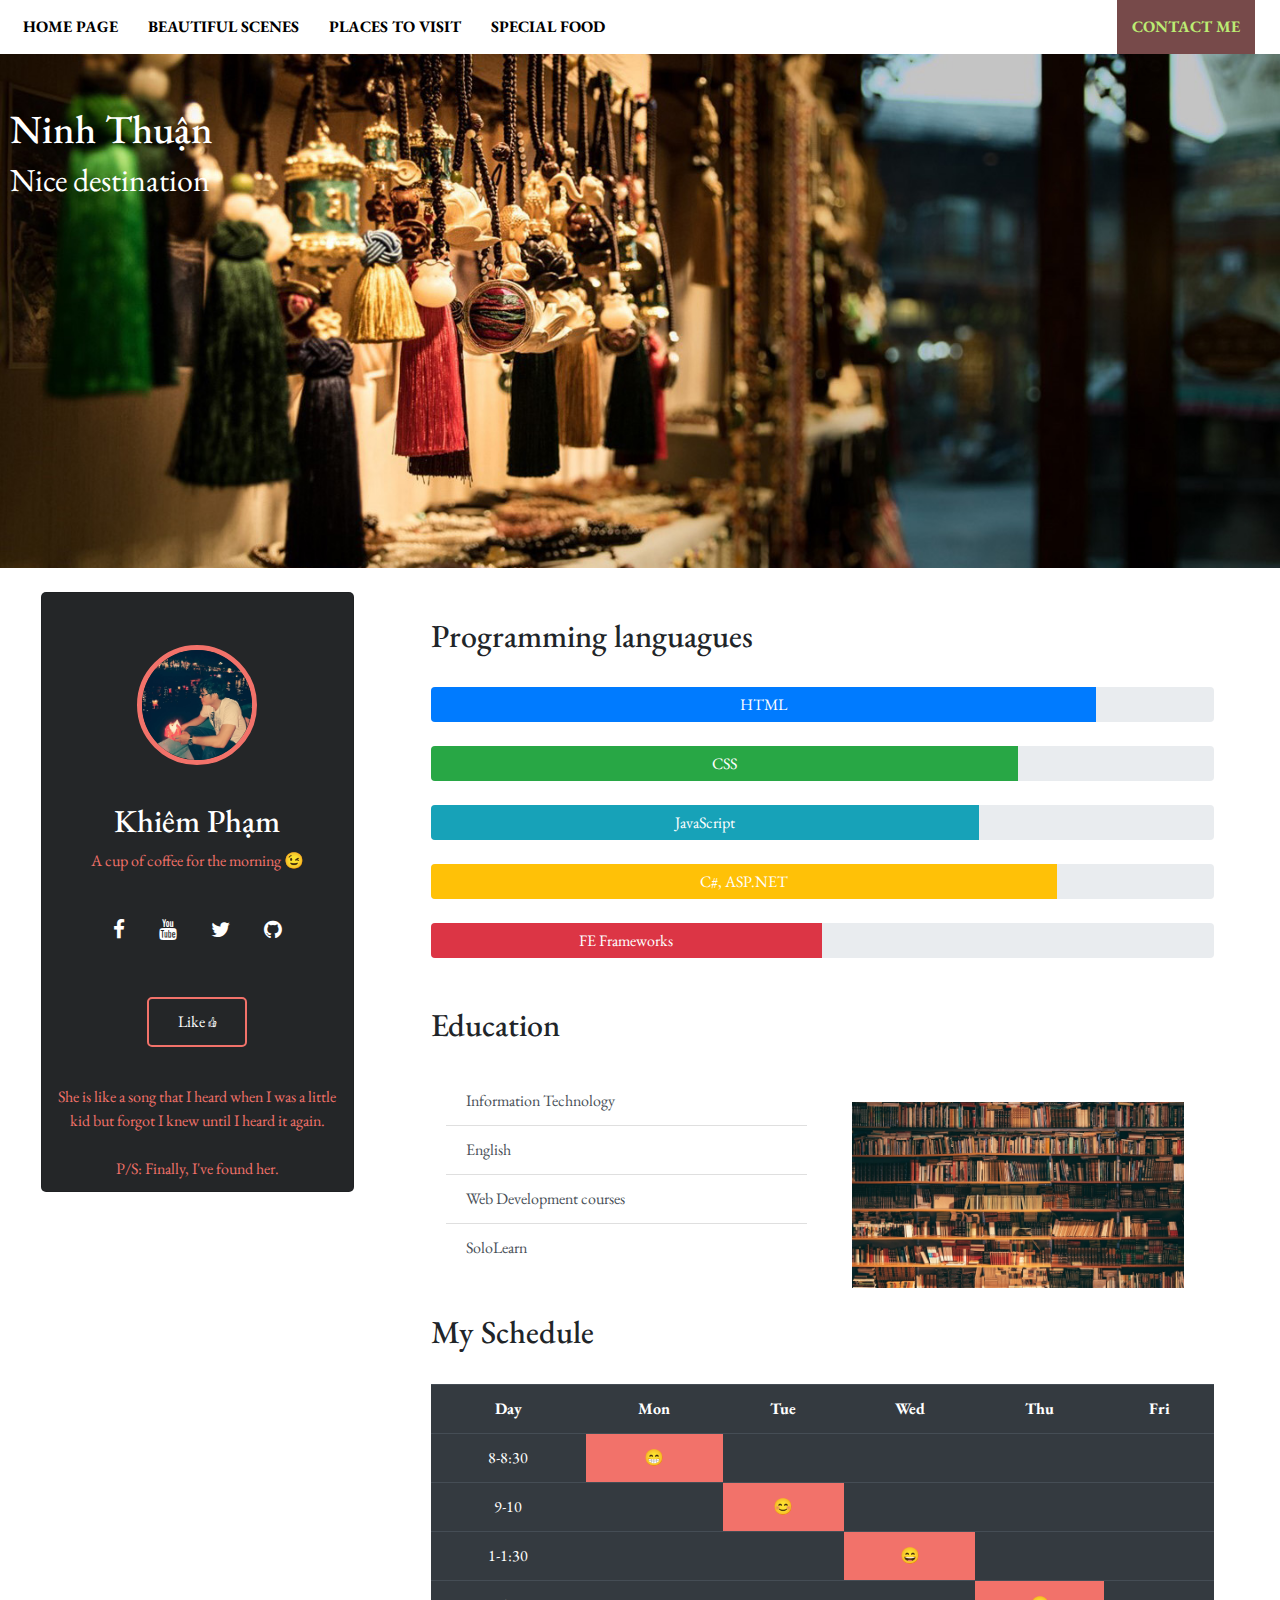
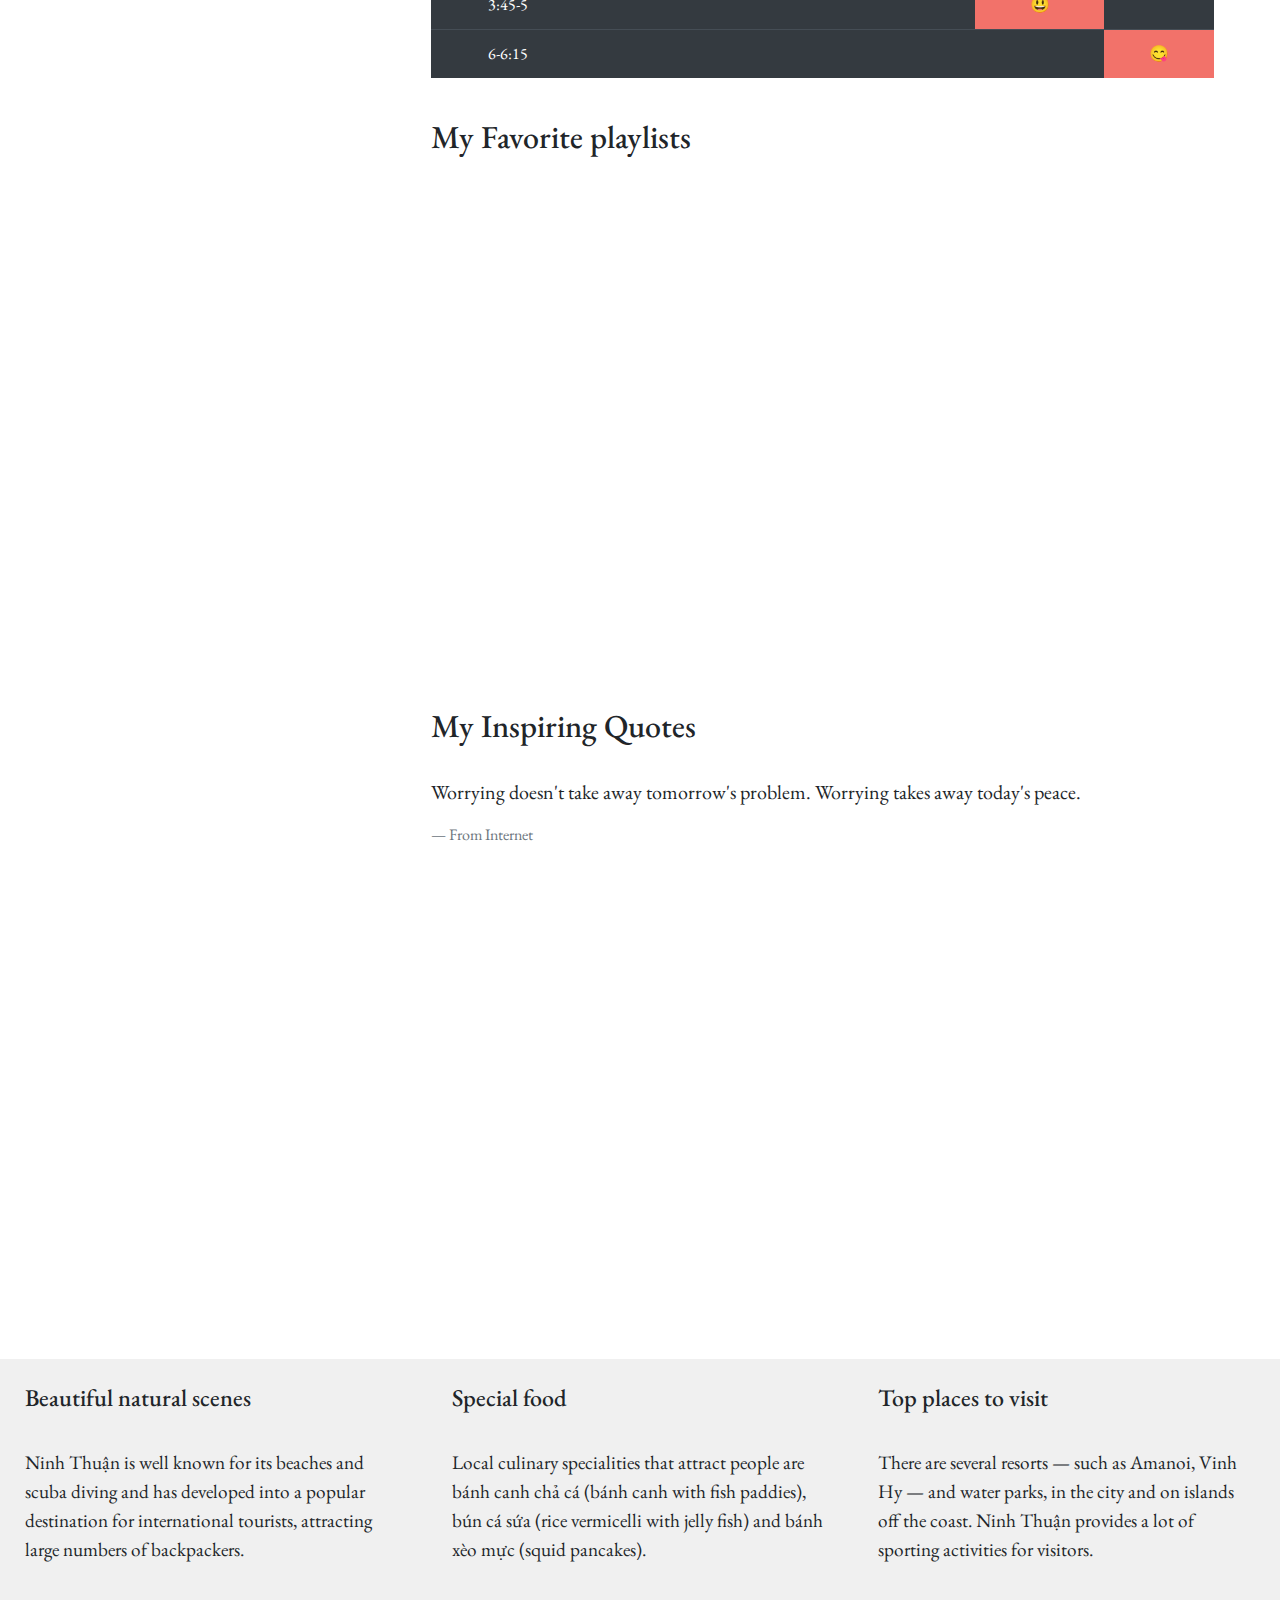
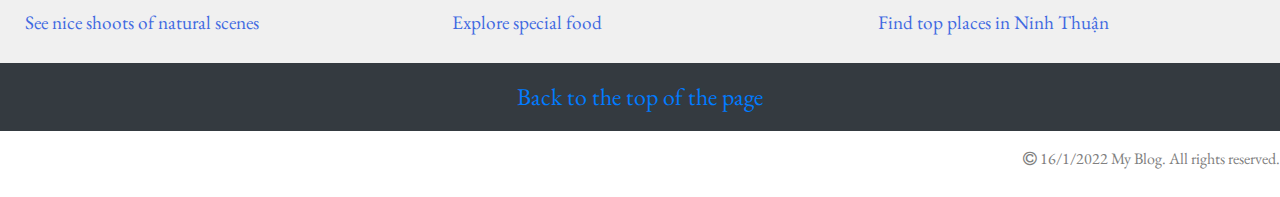
==== contact.html @ 448e0904 "Add initial files" ====
<!DOCTYPE html>
<html lang="en">
<head>
    <meta charset="UTF-8">
    <meta http-equiv="X-UA-Compatible" content="IE=edge">
    <meta name="viewport" content="width=device-width, initial-scale=1.0">
    <link rel="stylesheet" href="https://cdn.jsdelivr.net/npm/bootstrap@4.6.1/dist/css/bootstrap.min.css">
    <link rel="stylesheet" href="https://cdnjs.cloudflare.com/ajax/libs/font-awesome/4.7.0/css/font-awesome.min.css">
    <link rel="stylesheet" href="style.css">
    <title>Ninh Thuận</title>
    
</head>
<body>
    
    <div id="fb-root"></div>
    <script async defer crossorigin="anonymous" src="https://connect.facebook.net/vi_VN/sdk.js#xfbml=1&version=v12.0" nonce="tftgnl4m"></script>
    <!-- navbar -->
    <ul class="topnav">
            <li><a href="index.html">Home page</a></li>
            <li><a href="scenes.html">Beautiful scenes</a></li>
            <li><a href="places.html">Places to visit</a></li>
            <li><a href="food.html">Special food</a></li>
            <li class="topnav-right"><a class="active" href="contact.html">Contact me</a></li>   
    </ul>
    <!-- banner -->
    <div id="banner">
        <img class="banner_image" src="images/contact/banner.jpg" alt="banner_pic">
        <div class="banner_content">
            <h1 class="head">Ninh Thuận <br> <small>Nice destination</small></h1><br>
        </div>        
    </div><br>
    <!-- plug in Facebook -->
    <div class="fb-like" data-href="https://www.facebook.com/yeutienganh1102" data-width="" data-layout="button" data-action="like" data-size="small" data-share="true"></div>
    <!-- brief infor -->
    <div class="row container-fluid briefinfo">
        <div class="container col-sm-12 col-md-12 col-lg-3 card">
            <div class="card__img">
                <img src="images/contact/Khiem.jpg" alt="">
            </div>
            <h2>Khiêm Phạm</h2>
            <p>A cup of coffee for the morning 😉</p>                     
            <div class="card__social">                
                <a href="https:\\facebook.com" target="_blank">
                    <i class="fa fa-facebook"></i>
                </a>
                <a href="https:\\youtube.com" target="_blank">
                    <i class="fa fa-youtube"></i>
                </a>
                <a href="https:\\twitter.com" target="_blank">
                    <i class="fa fa-twitter"></i>
                </a>
                <a href="https:\\github.com" target="_blank">
                    <i class="fa fa-github"></i>
                </a>
            </div>
            <button class="card__button">Like 👍</button>
            <p class="quote">She is like a song that I heard when I was a little kid but forgot I knew until I heard it again. <br> <br>
                P/S: Finally, I've found her.</p>
        </div>
        <div id="gallery" class="container col-sm-12 col-md-12 col-lg-8">
            <h2 id="language">Programming languagues</h2><br>   
            <!-- Progress bar start-->
            <div class="progress">
                <div class="progress-bar" style="width:85%">HTML</div>
            </div><br>           
            <div class="progress">
                <div class="progress-bar bg-success" style="width:75%"> CSS</div>
            </div><br>           
            <div class="progress">
                <div class="progress-bar bg-info" style="width:70%">JavaScript</div>
            </div><br>
            <div class="progress">
                <div class="progress-bar bg-warning" style="width:80%">C#, ASP.NET</div>
            </div><br>
            <div class="progress">
                <div class="progress-bar bg-danger" style="width:50%">FE Frameworks</div>
            </div><br>
            <!-- Progress bar end-->
            <br>
            <h2 id="education">Education</h2><br> 
            <div class="container col-sm-12 col-md-12 col-lg-6 gallery-col-1">                            
                <ul class="list-group list-group-flush education-list">
                    <li class="list-group-item list-group-item-action">Information Technology</li>
                    <li class="list-group-item list-group-item-action">English</li>
                    <li class="list-group-item list-group-item-action">Web Development courses</li>
                    <li class="list-group-item list-group-item-action">SoloLearn</li>
                </ul>  
            </div>                     
            <div class="container col-sm-12 col-md-12 col-lg-6 gallery-col-2">
                <img src="images/contact/book-1.jpg" alt="img5">                
            </div>            
            <h2>My Schedule</h2><br>
            <table class="table table-dark table-hover">
                <tr>
                    <th>Day</th>
                    <th>Mon</th>
                    <th>Tue</th>
                    <th>Wed</th>
                    <th>Thu</th>
                    <th>Fri</th>
                </tr>
                <tr>
                    <td>8-8:30</td>
                    <td class="selected">😁</td>
                    <td></td>
                    <td></td>
                    <td></td>
                    <td></td>
                </tr>
                <tr>
                    <td>9-10</td>
                    <td></td>
                    <td class="selected">😊</td>
                    <td></td>
                    <td></td>
                    <td></td>
                </tr>
                <tr>
                    <td>1-1:30</td>
                    <td></td>
                    <td></td>
                    <td class="selected">😄</td>
                    <td></td>
                    <td></td>
                </tr>
                <tr>
                    <td>3:45-5</td>
                    <td></td>
                    <td></td>
                    <td></td>
                    <td class="selected">😃</td>
                    <td></td>
                </tr>
                <tr>
                    <td>6-6:15</td>
                    <td></td>
                    <td></td>
                    <td></td>
                    <td></td>
                    <td class="selected">😋</td>
                </tr>
            </table>
            <br>
            <h2>My Favorite playlists</h2><br>            
            <div class="video-container col-sm-12 col-md-12 col-lg-12 media-col-1">
                <iframe src="https://www.youtube.com/embed/bheanxauu2Y" frameborder="0" allowfullscreen></iframe>
            </div>            
            <br><br>
            <h2 id="grapewine">My Inspiring Quotes</h2><br>
            <blockquote class="blockquote">
                <p>Worrying doesn't take away tomorrow's problem. Worrying takes away today's peace.</p>
                <footer class="blockquote-footer">From Internet</footer>
            </blockquote>
            <div class="video-container col-sm-12 col-md-12 col-lg-12 media-col-1">
                <iframe src="https://www.facebook.com/plugins/post.php?href=https%3A%2F%2Fwww.facebook.com%2Fyeutienganh1102%2Fphotos%2Fa.558234590904858%2F1039749289420050%2F%3Ftype%3D3&show_text=true&width=500" style="border:none;overflow:hidden" scrolling="no" frameborder="0" allowfullscreen="true" allow="autoplay; clipboard-write; encrypted-media; picture-in-picture; web-share"></iframe>                
            </div>              
        </div>
    </div>        
        
    <!-- footer -->
    <div id="footer" class="footer">
        <div class="col-sm-12 col-md-12 col-lg-4 footer-col-1">
            <h4>Beautiful natural scenes</h4><br>
            <p>Ninh Thuận is well known for its beaches and scuba diving and has developed into a popular destination for international tourists, attracting large numbers of backpackers.</p><br>
            <a href="scenes.html">See nice shoots of natural scenes</a>

        </div>
        <div class="col-sm-12 col-md-12 col-lg-4 footer-col-2">
            <h4>Special food</h4><br>
            <p>Local culinary specialities that attract people are bánh canh chả cá (bánh canh with fish paddies), bún cá sứa (rice vermicelli with jelly fish) and bánh xèo mực (squid pancakes).

            </p><br>
            <a href="food.html">Explore special food</a>
        </div>
        <div class="col-sm-12 col-md-12 col-lg-4 footer-col-3">
            <h4>Top places to visit</h4><br>
            <p>There are several resorts — such as Amanoi, Vinh Hy —  and water parks, in the city and on islands off the coast. Ninh Thuận provides a lot of sporting activities for visitors. </p><br>
            <a href="places.html">Find top places in Ninh Thuận</a>
        </div>        
    </div>
    <div class="container-fluid backtop p-3 my-3 bg-dark text-white">
        <a href="#top">Back to the top of the page</a>
    </div>
    <div class="copyright">
        <p><i class="fa fa-copyright" aria-hidden="true"></i> 16/1/2022 My Blog. All rights reserved.</p>
    </div>      
</body>
</html>
---- style.css ----
@import url('https://fonts.googleapis.com/css2?family=EB+Garamond:wght@500&family=Orelega+One&family=PT+Serif:ital,wght@1,700&family=Poppins:ital,wght@0,200;0,300;0,400;0,500;1,500&family=The+Nautigal:wght@700&display=swap');
:root{
    --contact-color: #f2726a;
}
/* reset css */
*{
    margin: 0;
    padding: 0;
    box-sizing: border-box;
}
body{
    width: 100%; 
    margin: 0;    
    font-family: 'EB Garamond', serif;
}
[class*="col-"]{
    width: 100%;
}
/* for navbar */
ul.topnav{
    list-style-type: none;
    margin: 0;
    padding: 0;
    overflow: hidden;
    font-weight: bold;    
    background-color: rgb(222, 229, 236);
}
ul.topnav li a{
    color: black;
    display: block;
    padding: 15px;    
    margin: 0px;
    text-align: center;
    text-transform: uppercase;
    text-decoration: none;
    transition: 0.3s;
}
ul.topnav li a.active {
    background-color: rgb(119, 74, 74);
    color: rgb(188, 236, 115);
}
ul.topnav li a:hover{
    background-color: #333;
    color: greenyellow;
}


/* for banner */
#banner{
    background-color:bisque;
    clear: both;
    position: relative;
    width: 100%; 
    overflow: hidden;     
}
#banner .banner_image{
    width: 100%;
    height: 40%;
    visibility: hidden;
    display: flex;
    padding: 0;
    animation-name: banner-ani;
    animation-duration: 8s;
    animation-iteration-count: infinite;    
}
@keyframes banner-ani {
    0%{
        transform: scale(1);
    }
    50%{
        transform: scale(1.2);
    } 
    100%{
        transform: scale(1);
    }   
}
#banner .banner_content{
    position: absolute;       
    display: block;
    top: 10%;
    left: 10px;
    transition: 1s;
    transition-delay: 0.3s;
}#banner .banner_content:hover{
    transform: scale(1.2) rotate(360deg) translate(50px,20px);    
}

/* for brief infor & gallery */

.briefinfo ol{
    margin-left: 25px;
    font-size: 1.5em;
} 
.row {
    margin: 0px auto;
}
#gallery{ 
    margin: 0px auto;
    padding: 25px;        
}
#gallery img{
    padding: 25px 15px;
    width: 100%;  
    transition: 0.5s; 
    transition-delay: 0.5; 
}
#gallery h2, p {
    clear: both;
}
#gallery img:hover{
    transform: scale(0.9);
    cursor: pointer;
}
#gallery .gallery-col-1, .gallery-col-2, .gallery-col-3, .history-col-1, .history-col-2 {
    float: left;    
}
hr{
    display: none;    
}
/* for footer */

#footer .footer-col-1, .footer-col-2, .footer-col-3{
    display: block;
    float: left;    
    font-size: 1.2em;
    padding: 25px;
    overflow: hidden; 
    background: rgb(240, 240, 240);   
}
#footer a{
    padding: none;
    color: royalblue;
    text-decoration: none;
}
#footer a:hover{
    color: chocolate;    
}
.backtop{
    clear: both;
    text-align: center; 
    font-size: 1.5em;    
}
.backtop a:hover{
    color: greenyellow;
}
[class*="col-"]{
    width: 100%;
}
@media only screen and (min-width: 768px) {
    /* For tablets: */
    .col-md-1 {width: 8.33%;}
    .col-md-2 {width: 16.66%;}
    .col-md-3 {width: 25%;}
    .col-md-4 {width: 33.33%;}
    .col-md-5 {width: 41.66%;}
    .col-md-6 {width: 50%;}
    .col-md-7 {width: 58.33%;}
    .col-md-8 {width: 66.66%;}
    .col-md-9 {width: 75%;}
    .col-md-10 {width: 83.33%;}
    .col-md-11 {width: 91.66%;}
    .col-md-12 {width: 100%;}
    
    ul.topnav{
        background-color: white;
    }
    ul.topnav li{
        float: left;
    }
    ul.topnav li:first-child{
        margin-left: 8px;       
    }    
    ul.topnav li.topnav-right{
        float: right;
        margin-right: 25px;
    }
    #banner .banner_image{
        visibility: visible;
    }
    #banner .banner_content{
        color: whitesmoke;
    }      
  }
  
@media only screen and (min-width: 992px) {
    /* For desktop: */
    .col-lg-1 {width: 8.33%;}
    .col-lg-2 {width: 16.66%;}
    .col-lg-3 {width: 25%;}
    .col-lg-4 {width: 33.33%;}
    .col-lg-5 {width: 41.66%;}
    .col-lg-6 {width: 50%;}
    .col-lg-7 {width: 58.33%;}
    .col-lg-8 {width: 66.66%;}
    .col-lg-9 {width: 75%;}
    .col-lg-10 {width: 83.33%;}
    .col-lg-11 {width: 91.66%;}
    .col-lg-12 {width: 100%;}
    ul{
        background-color: white;        
    }
    li a{    
        color: black;        
    }
    li a:hover{
        background-color: #333;
        color: greenyellow;
    }
    #banner .banner_image{
        visibility: visible;
    }
    #banner .banner_content{
        color: white;
    }        
    .nar-left li:first-child{
        margin-left: 25px;       
    }    
    .nar-right li:first-child{
        margin-right: 30px;
    }   
}
/* contact */
.card{
    position: relative;
    width: 100%;
    min-height: 600px;
    max-height: 600px;
    background: #242628;
    text-align: center;
    overflow: hidden;
    border-radius: 5px;    
    padding: 0;
}
.card__img{
    width: 120px;
    height: 120px;
    border-radius: 50%;
    border: 5px solid var(--contact-color);
    margin: auto;
    overflow: hidden;    
    transition: 0.5s;
    transform: translateY(25px);
}
.card__img img{
    object-fit: cover;
    width: 100%;
    height: 100%;
    object-position: center;    
}
.card__img:hover{
    width: 100%;
    height: 100%;
    border-radius: unset;
    border: unset;    
    transform: unset;
    overflow: visible;  
}    
.card h2, h3{
    margin-top: 35px;
    color: white;
}
.card p{
    color: var(--contact-color);    
}
.card__social{
    margin: 25px 0px;
}
.card__social a{
    font-size: 1.3em;
    margin: 10px 15px;
    color: white;
}
.card__social a:hover{
    color: var(--contact-color);
}
.card__button{
    width: 100px;
    height: 50px;
    border-radius: 5px;
    border: 2px solid var(--contact-color);
    background: transparent;
    color: white;
    transition: 0.5s;
    margin: auto;
}
.card__button:hover{
    background: var(--contact-color);
    transform: scale(1.2);
}
.card .quote{
    margin: 10px 10px;
    transition: 0.5s;
}
.card .quote:hover{
    color:white;
}
.progress{
    height: 35px;
    font-size: 1em;
}
.education-list li{
    font-size: 1em;
}
.table{
    text-align: center;    
}
.table .selected{
    background-color: var(--contact-color);
}
iframe{    
    height: 350px;
    width: 550px;
    margin: 0;
}
.video-container {
    position: relative;
    padding-bottom: 56.25%;
    padding-top: 30px; height: 0; overflow: hidden;
}
.video-container iframe,
.video-container object,
.video-container embed {
    position: absolute;
    top: 0;
    left: 0;
    width: 100%;
    height: 100%;
}
.copyright {
    font-size: 1em;
    text-align: right;
    padding-bottom: 10px;
    color: grey;
}
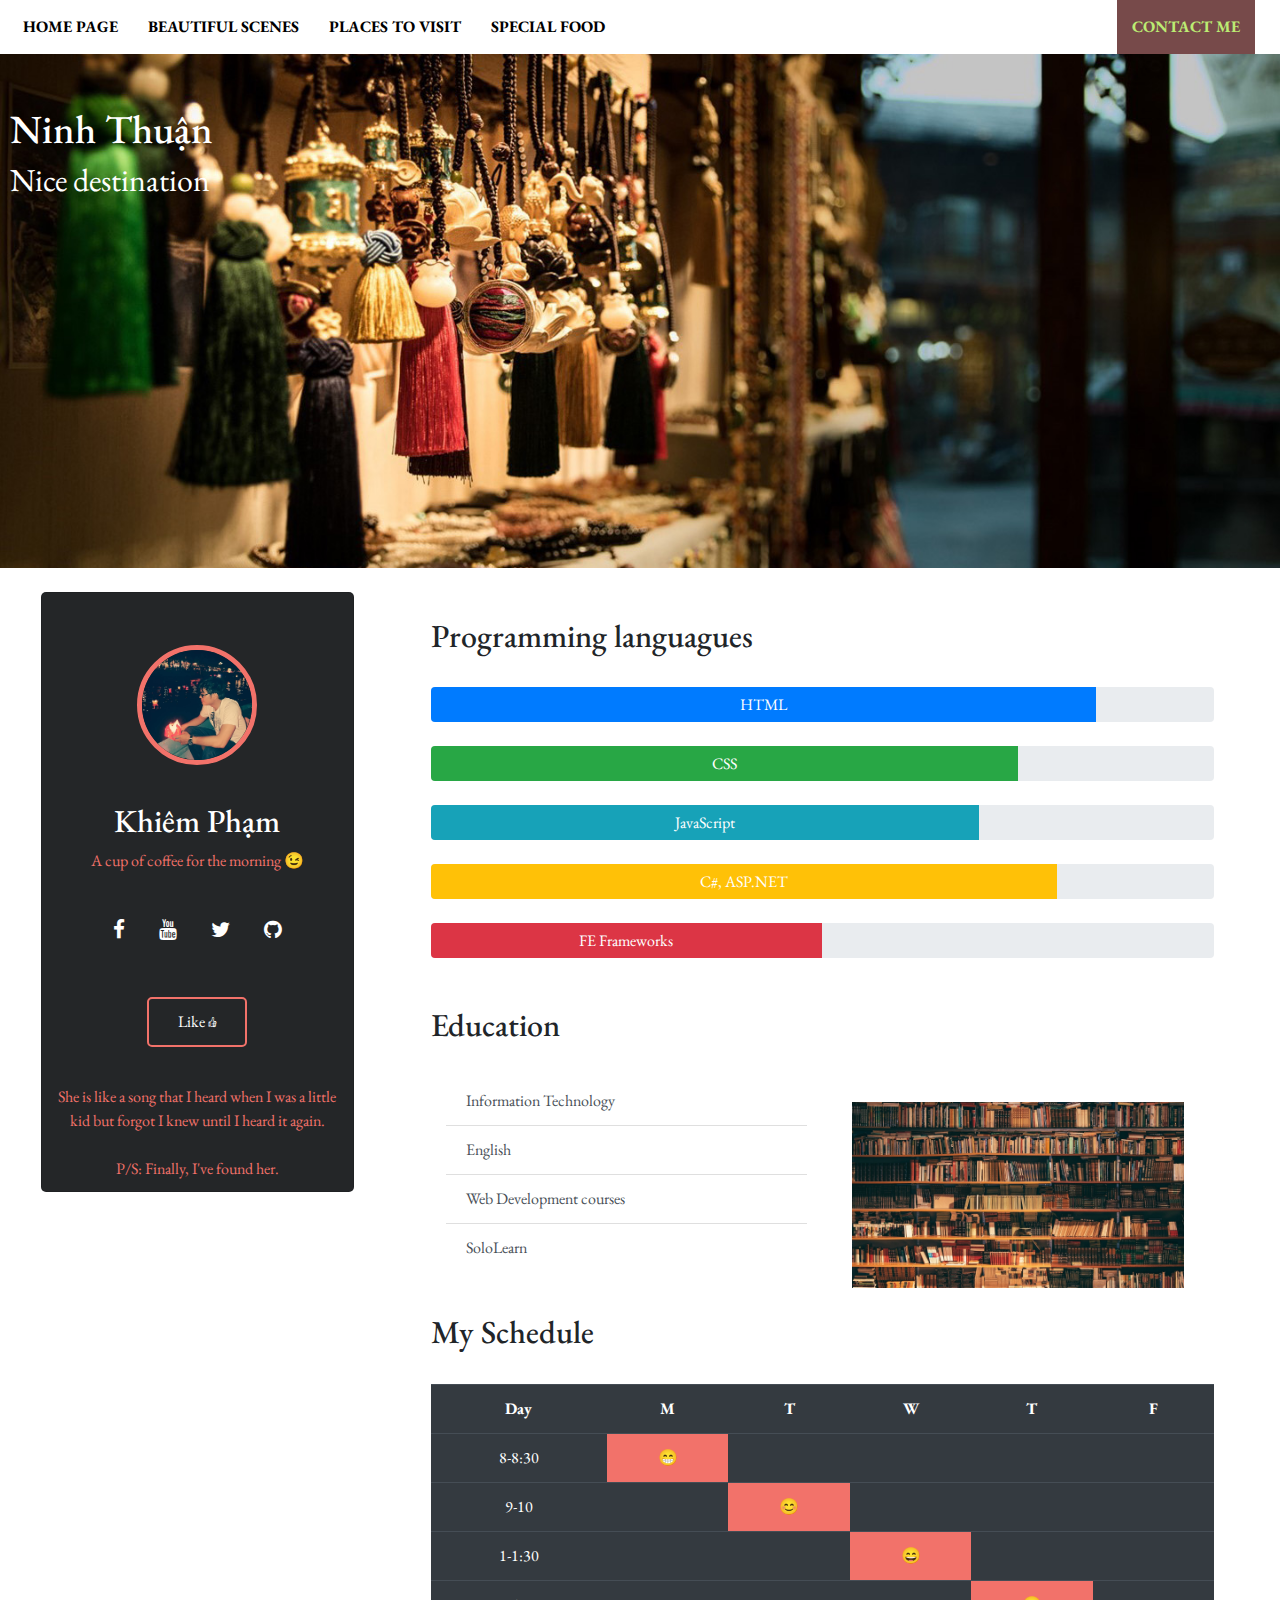
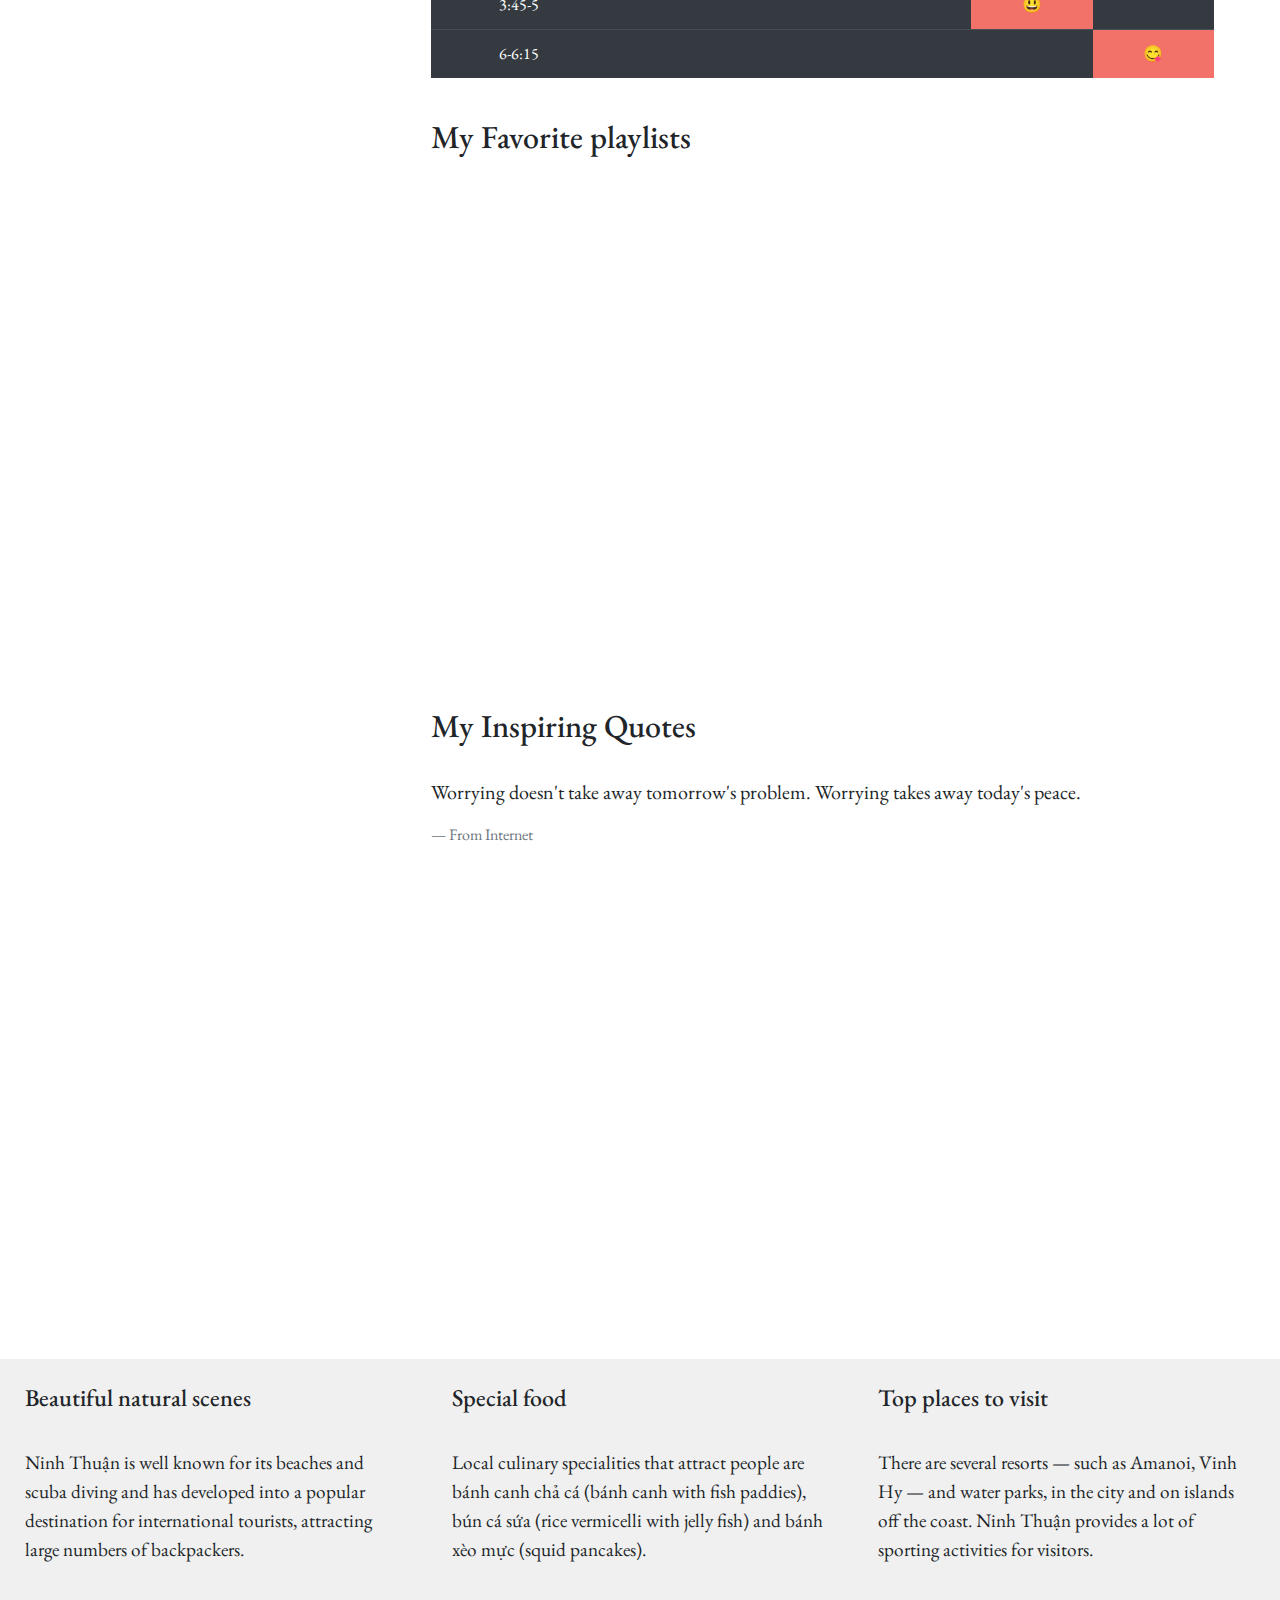
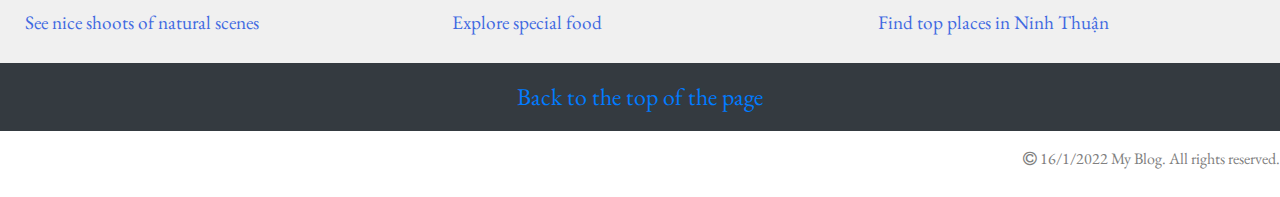
==== commit def575bc: "Update contact.html" ====
--- a/contact.html
+++ b/contact.html
@@ -93,11 +93,11 @@
             <table class="table table-dark table-hover">
                 <tr>
                     <th>Day</th>
-                    <th>Mon</th>
-                    <th>Tue</th>
-                    <th>Wed</th>
-                    <th>Thu</th>
-                    <th>Fri</th>
+                    <th>M</th>
+                    <th>T</th>
+                    <th>W</th>
+                    <th>T</th>
+                    <th>F</th>
                 </tr>
                 <tr>
                     <td>8-8:30</td>
@@ -185,4 +185,4 @@
         <p><i class="fa fa-copyright" aria-hidden="true"></i> 16/1/2022 My Blog. All rights reserved.</p>
     </div>      
 </body>
-</html>+</html>
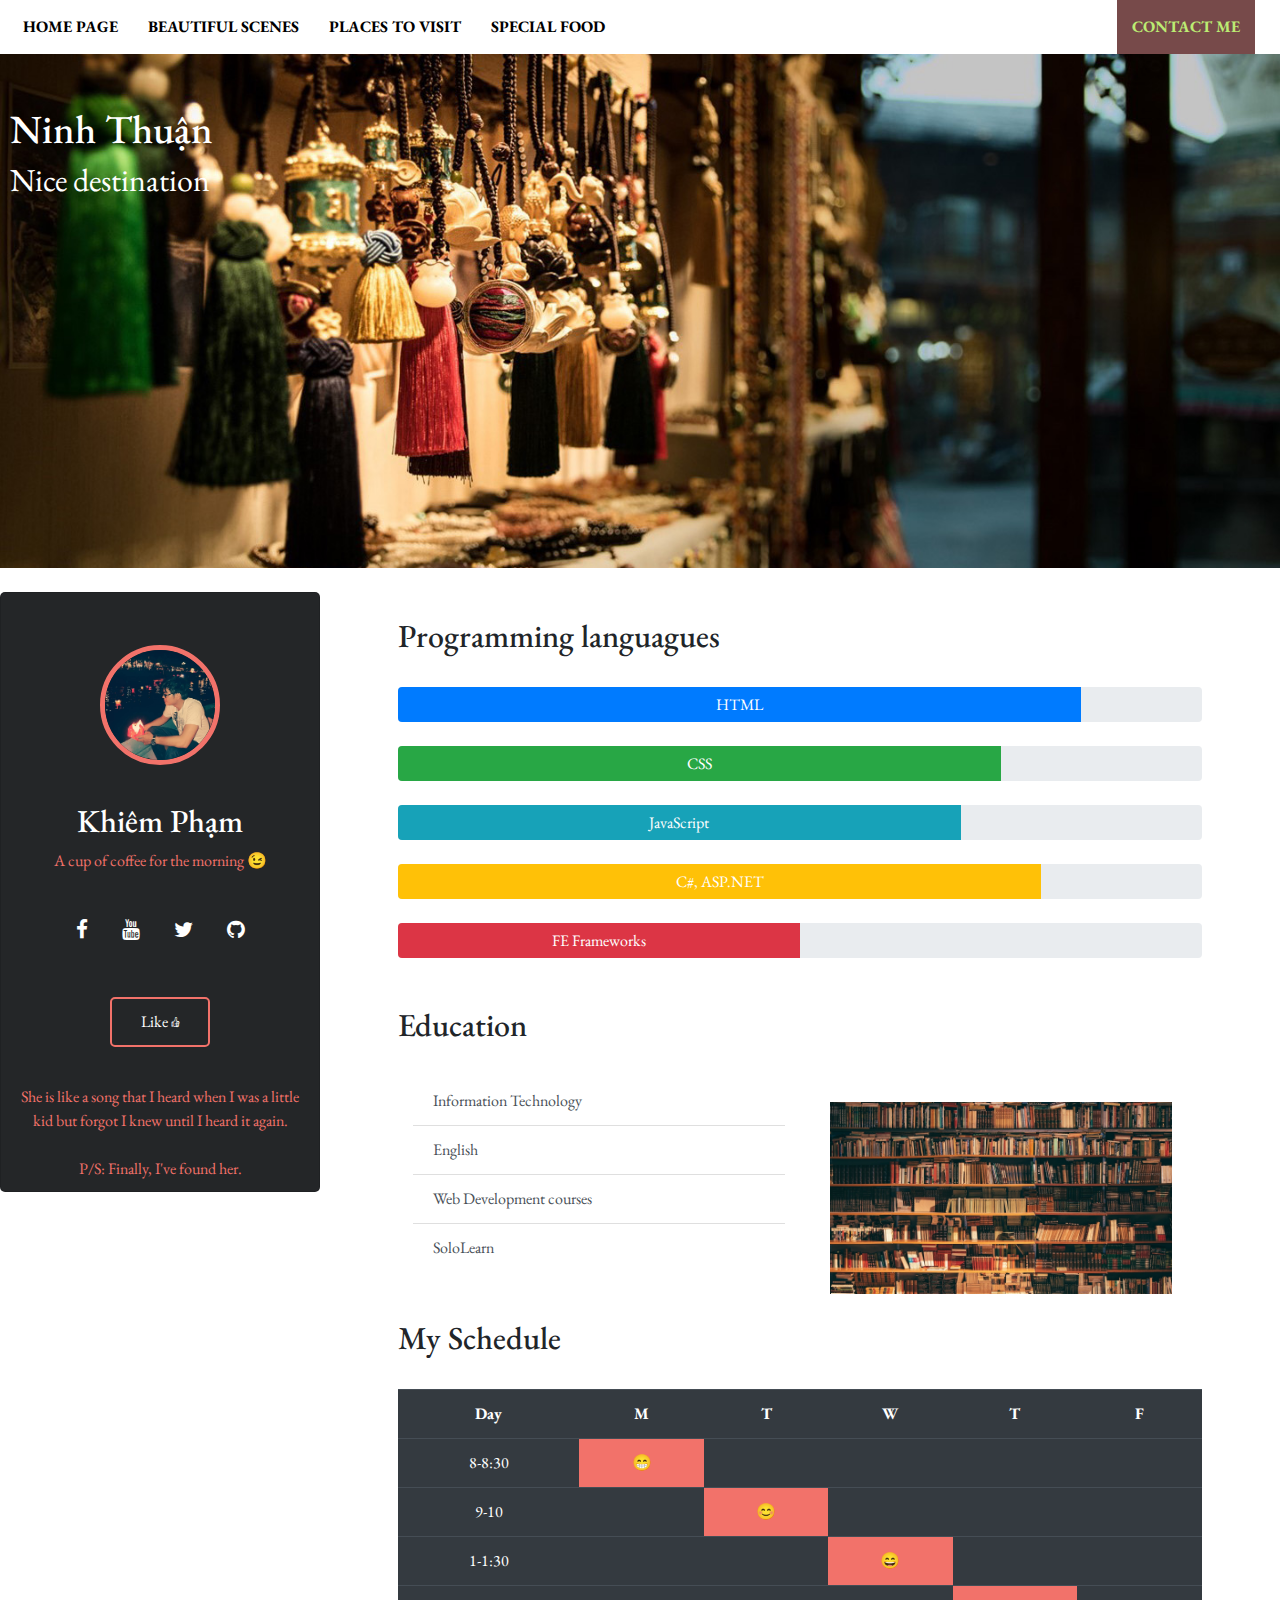
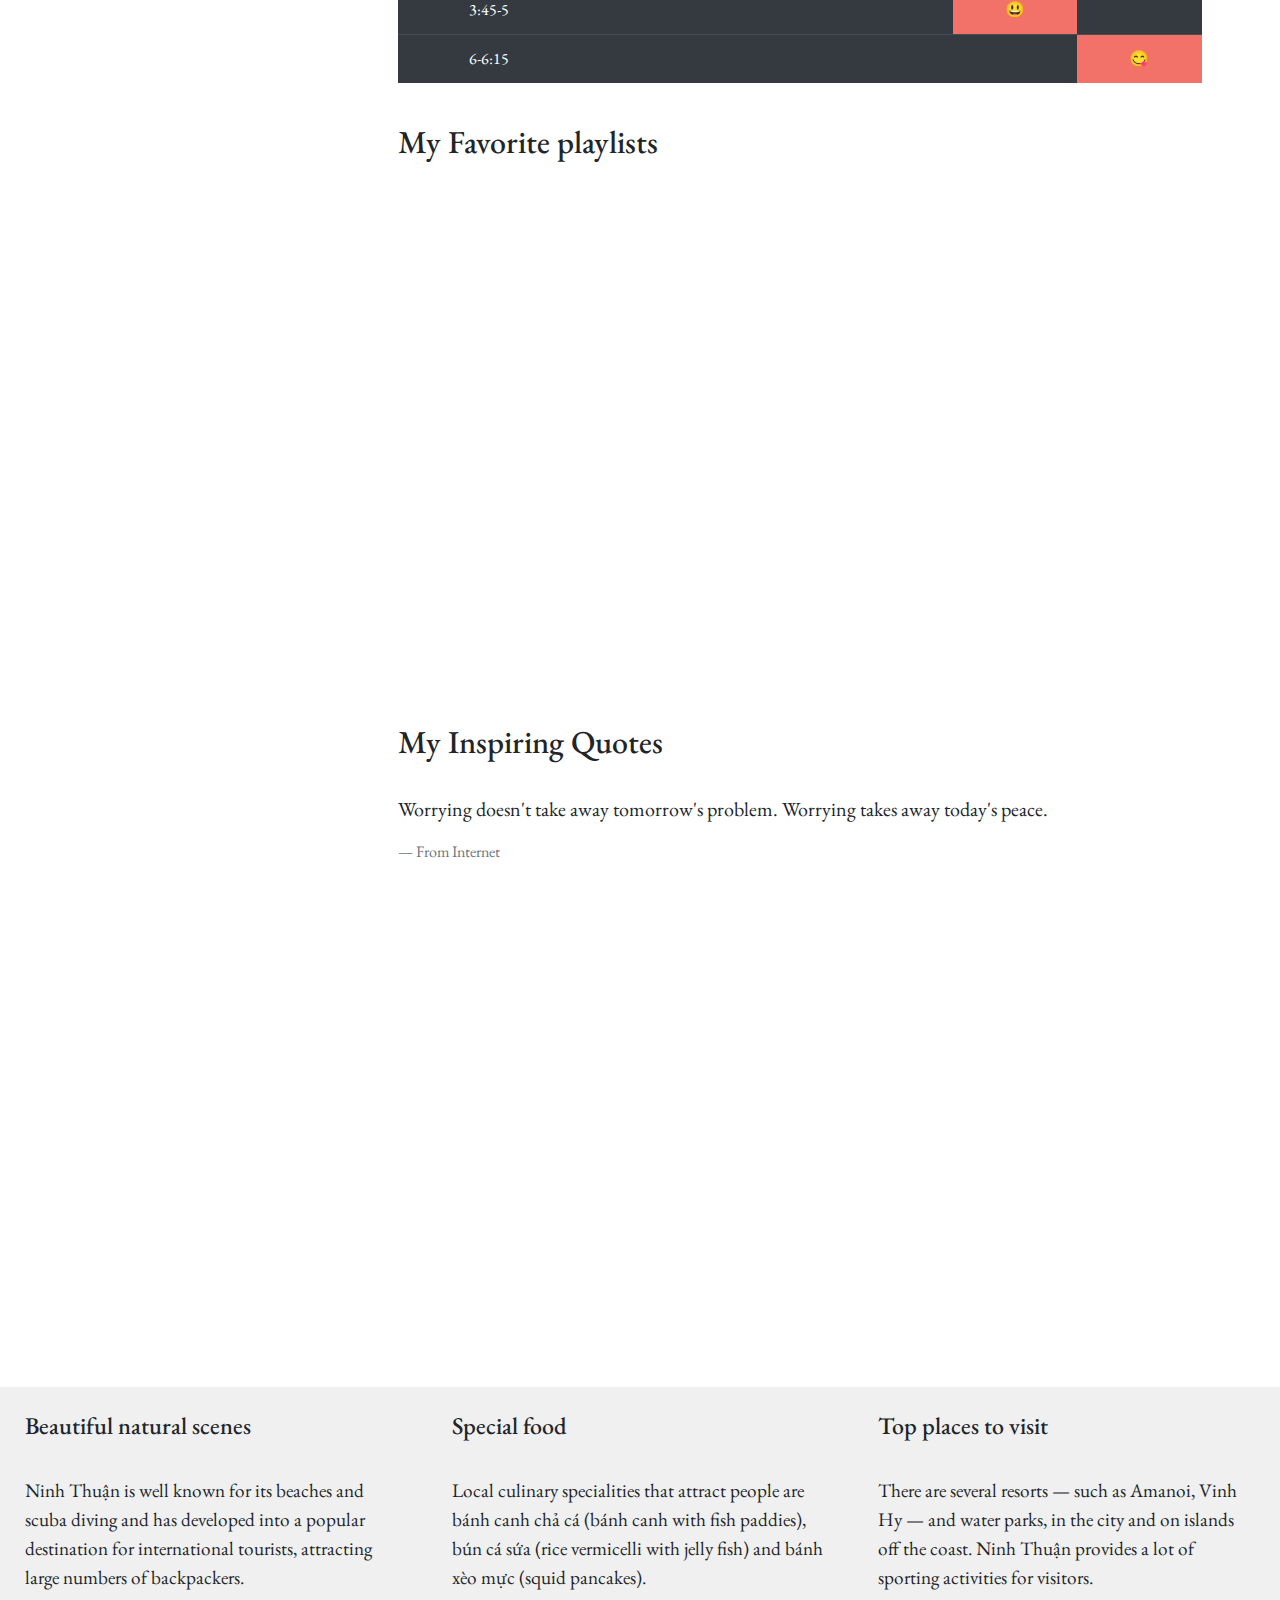
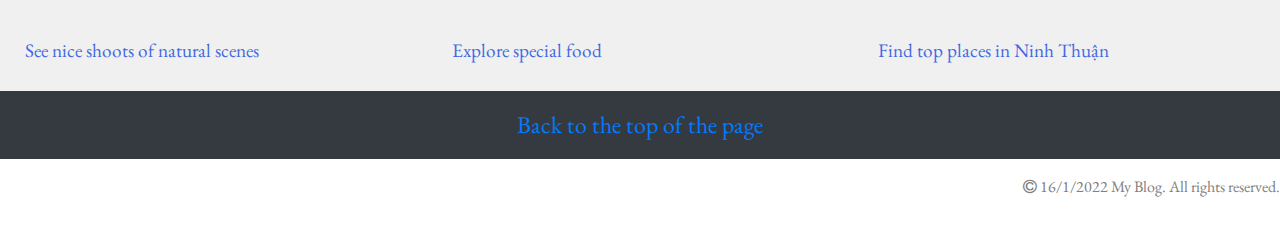
==== commit b9eb5ffb: "review class" ====
--- a/contact.html
+++ b/contact.html
@@ -6,14 +6,15 @@
     <meta name="viewport" content="width=device-width, initial-scale=1.0">
     <link rel="stylesheet" href="https://cdn.jsdelivr.net/npm/bootstrap@4.6.1/dist/css/bootstrap.min.css">
     <link rel="stylesheet" href="https://cdnjs.cloudflare.com/ajax/libs/font-awesome/4.7.0/css/font-awesome.min.css">
-    <link rel="stylesheet" href="style.css">
+    <link rel="stylesheet" href="style/style.css">
+    <link rel="stylesheet" href="style/style-min768.css">
+    <link rel="stylesheet" href="style/style-min992.css">
     <title>Ninh Thuận</title>
     
 </head>
 <body>
     
-    <div id="fb-root"></div>
-    <script async defer crossorigin="anonymous" src="https://connect.facebook.net/vi_VN/sdk.js#xfbml=1&version=v12.0" nonce="tftgnl4m"></script>
+    <div id="fb-root"></div>    
     <!-- navbar -->
     <ul class="topnav">
             <li><a href="index.html">Home page</a></li>
@@ -32,8 +33,8 @@
     <!-- plug in Facebook -->
     <div class="fb-like" data-href="https://www.facebook.com/yeutienganh1102" data-width="" data-layout="button" data-action="like" data-size="small" data-share="true"></div>
     <!-- brief infor -->
-    <div class="row container-fluid briefinfo">
-        <div class="container col-sm-12 col-md-12 col-lg-3 card">
+    <div class="row briefinfo">
+        <div class="col-sm-12 col-md-12 col-lg-3 card">
             <div class="card__img">
                 <img src="images/contact/Khiem.jpg" alt="">
             </div>
@@ -57,7 +58,7 @@
             <p class="quote">She is like a song that I heard when I was a little kid but forgot I knew until I heard it again. <br> <br>
                 P/S: Finally, I've found her.</p>
         </div>
-        <div id="gallery" class="container col-sm-12 col-md-12 col-lg-8">
+        <div id="gallery" class="col-sm-12 col-md-12 col-lg-8">
             <h2 id="language">Programming languagues</h2><br>   
             <!-- Progress bar start-->
             <div class="progress">
@@ -78,7 +79,7 @@
             <!-- Progress bar end-->
             <br>
             <h2 id="education">Education</h2><br> 
-            <div class="container col-sm-12 col-md-12 col-lg-6 gallery-col-1">                            
+            <div class="col-sm-12 col-md-12 col-lg-6 gallery-col-1">                            
                 <ul class="list-group list-group-flush education-list">
                     <li class="list-group-item list-group-item-action">Information Technology</li>
                     <li class="list-group-item list-group-item-action">English</li>
@@ -86,7 +87,7 @@
                     <li class="list-group-item list-group-item-action">SoloLearn</li>
                 </ul>  
             </div>                     
-            <div class="container col-sm-12 col-md-12 col-lg-6 gallery-col-2">
+            <div class="col-sm-12 col-md-12 col-lg-6 gallery-col-2">
                 <img src="images/contact/book-1.jpg" alt="img5">                
             </div>            
             <h2>My Schedule</h2><br>
@@ -183,6 +184,7 @@
     </div>
     <div class="copyright">
         <p><i class="fa fa-copyright" aria-hidden="true"></i> 16/1/2022 My Blog. All rights reserved.</p>
-    </div>      
+    </div>
+    <script async defer crossorigin="anonymous" src="https://connect.facebook.net/vi_VN/sdk.js#xfbml=1&version=v12.0" nonce="tftgnl4m"></script>      
 </body>
 </html>
--- a/style/style.css
+++ b/style/style.css
@@ -0,0 +1,262 @@
+@import url('https://fonts.googleapis.com/css2?family=EB+Garamond:wght@500&family=Orelega+One&family=PT+Serif:ital,wght@1,700&family=Poppins:ital,wght@0,200;0,300;0,400;0,500;1,500&family=The+Nautigal:wght@700&display=swap');
+:root{
+    --contact-color: #f2726a;
+}
+/* reset css */
+*{
+    margin: 0;
+    padding: 0;
+    box-sizing: border-box;
+}
+body{
+    width: 100%; 
+    margin: 0;    
+    font-family: 'EB Garamond', serif;
+}
+[class*="col-"]{
+    width: 100%;
+}
+/* for navbar */
+ul.topnav{
+    list-style-type: none;
+    margin: 0;
+    padding: 0;
+    overflow: hidden;
+    font-weight: bold;    
+    background-color: rgb(222, 229, 236);
+}
+ul.topnav li a{
+    color: black;
+    display: block;
+    padding: 15px;    
+    margin: 0px;
+    text-align: center;
+    text-transform: uppercase;
+    text-decoration: none;
+    transition: 0.3s;
+}
+ul.topnav li a.active {
+    background-color: rgb(119, 74, 74);
+    color: rgb(188, 236, 115);
+}
+ul.topnav li a:hover{
+    background-color: #333;
+    color: greenyellow;
+}
+
+
+/* for banner */
+#banner{
+    background-color:bisque;
+    clear: both;
+    position: relative;
+    width: 100%; 
+    overflow: hidden;     
+}
+#banner .banner_image{
+    width: 100%;
+    height: 40%;
+    visibility: hidden;
+    display: flex;
+    padding: 0;
+    animation-name: banner-ani;
+    animation-duration: 8s;
+    animation-iteration-count: infinite;    
+}
+@keyframes banner-ani {
+    0%{
+        transform: scale(1);
+    }
+    50%{
+        transform: scale(1.2);
+    } 
+    100%{
+        transform: scale(1);
+    }   
+}
+#banner .banner_content{
+    position: absolute;       
+    display: block;
+    top: 10%;
+    left: 10px;
+    transition: 1s;
+    transition-delay: 0.3s;
+}#banner .banner_content:hover{
+    transform: scale(1.2) rotate(360deg) translate(50px,20px);    
+}
+
+/* for brief infor & gallery */
+
+.briefinfo ol{
+    margin-left: 25px;
+    font-size: 1.5em;
+} 
+.row {
+    margin: 0px auto;
+}
+#gallery{ 
+    margin: 0px auto;
+    padding: 25px;        
+}
+#gallery img{
+    padding: 25px 15px;
+    width: 100%;  
+    transition: 0.5s; 
+    transition-delay: 0.5; 
+}
+#gallery h2, p {
+    clear: both;
+}
+#gallery img:hover{
+    transform: scale(0.9);
+    cursor: pointer;
+}
+#gallery .gallery-col-1, .gallery-col-2, .gallery-col-3, .history-col-1, .history-col-2 {
+    float: left;    
+}
+hr{
+    display: none;    
+}
+/* for footer */
+
+#footer .footer-col-1, .footer-col-2, .footer-col-3{
+    display: block;
+    float: left;    
+    font-size: 1.2em;
+    padding: 25px;
+    overflow: hidden; 
+    background: rgb(240, 240, 240);   
+}
+#footer a{
+    padding: none;
+    color: royalblue;
+    text-decoration: none;
+}
+#footer a:hover{
+    color: chocolate;    
+}
+.backtop{
+    clear: both;
+    text-align: center; 
+    font-size: 1.5em;    
+}
+.backtop a:hover{
+    color: greenyellow;
+}
+[class*="col-"]{
+    width: 100%;
+}
+ 
+/* contact */
+.card{
+    position: relative;
+    width: 100%;
+    min-height: 600px;
+    max-height: 600px;
+    background: #242628;
+    text-align: center;
+    overflow: hidden;
+    border-radius: 5px;    
+    padding: 0;
+}
+.card__img{
+    width: 120px;
+    height: 120px;
+    border-radius: 50%;
+    border: 5px solid var(--contact-color);
+    margin: auto;
+    overflow: hidden;    
+    transition: 0.5s;
+    transform: translateY(25px);
+}
+.card__img img{
+    object-fit: cover;
+    width: 100%;
+    height: 100%;
+    object-position: center;    
+}
+.card__img:hover{
+    width: 100%;
+    height: 100%;
+    border-radius: unset;
+    border: unset;    
+    transform: unset;
+    overflow: visible;  
+}    
+.card h2, h3{
+    margin-top: 35px;
+    color: white;
+}
+.card p{
+    color: var(--contact-color);    
+}
+.card__social{
+    margin: 25px 0px;
+}
+.card__social a{
+    font-size: 1.3em;
+    margin: 10px 15px;
+    color: white;
+}
+.card__social a:hover{
+    color: var(--contact-color);
+}
+.card__button{
+    width: 100px;
+    height: 50px;
+    border-radius: 5px;
+    border: 2px solid var(--contact-color);
+    background: transparent;
+    color: white;
+    transition: 0.5s;
+    margin: auto;
+}
+.card__button:hover{
+    background: var(--contact-color);
+    transform: scale(1.2);
+}
+.card .quote{
+    margin: 10px 10px;
+    transition: 0.5s;
+}
+.card .quote:hover{
+    color:white;
+}
+.progress{
+    height: 35px;
+    font-size: 1em;
+}
+.education-list li{
+    font-size: 1em;
+}
+.table{
+    text-align: center;    
+}
+.table .selected{
+    background-color: var(--contact-color);
+}
+iframe{    
+    height: 350px;
+    width: 550px;
+    margin: 0;
+}
+.video-container {
+    position: relative;
+    padding-bottom: 56.25%;
+    padding-top: 30px; height: 0; overflow: hidden;
+}
+.video-container iframe,
+.video-container object,
+.video-container embed {
+    position: absolute;
+    top: 0;
+    left: 0;
+    width: 100%;
+    height: 100%;
+}
+.copyright {
+    font-size: 1em;
+    text-align: right;
+    padding-bottom: 10px;
+    color: grey;
+}--- a/style/style-min768.css
+++ b/style/style-min768.css
@@ -0,0 +1,40 @@
+*{
+    margin: 0;
+    padding: 0;
+    box-sizing: border-box;
+}
+@media only screen and (min-width: 768px) {
+    /* For tablets: */
+    .col-md-1 {width: 8.33%;}
+    .col-md-2 {width: 16.66%;}
+    .col-md-3 {width: 25%;}
+    .col-md-4 {width: 33.33%;}
+    .col-md-5 {width: 41.66%;}
+    .col-md-6 {width: 50%;}
+    .col-md-7 {width: 58.33%;}
+    .col-md-8 {width: 66.66%;}
+    .col-md-9 {width: 75%;}
+    .col-md-10 {width: 83.33%;}
+    .col-md-11 {width: 91.66%;}
+    .col-md-12 {width: 100%;}
+    
+    ul.topnav{
+        background-color: white;
+    }
+    ul.topnav li{
+        float: left;
+    }
+    ul.topnav li:first-child{
+        margin-left: 8px;       
+    }    
+    ul.topnav li.topnav-right{
+        float: right;
+        margin-right: 25px;
+    }
+    #banner .banner_image{
+        visibility: visible;
+    }
+    #banner .banner_content{
+        color: whitesmoke;
+    }      
+}--- a/style/style-min992.css
+++ b/style/style-min992.css
@@ -0,0 +1,42 @@
+*{
+    margin: 0;
+    padding: 0;
+    box-sizing: border-box;
+} 
+@media only screen and (min-width: 992px) {
+    /* For desktop: */
+    .col-lg-1 {width: 8.33%;}
+    .col-lg-2 {width: 16.66%;}
+    .col-lg-3 {width: 25%;}
+    .col-lg-4 {width: 33.33%;}
+    .col-lg-5 {width: 41.66%;}
+    .col-lg-6 {width: 50%;}
+    .col-lg-7 {width: 58.33%;}
+    .col-lg-8 {width: 66.66%;}
+    .col-lg-9 {width: 75%;}
+    .col-lg-10 {width: 83.33%;}
+    .col-lg-11 {width: 91.66%;}
+    .col-lg-12 {width: 100%;}
+    ul{
+        background-color: white;        
+    }
+    ul.topnav li a{    
+        color: black;        
+    }
+    ul.topnav li a:hover{
+        background-color: #333;
+        color: greenyellow;
+    }
+    #banner .banner_image{
+        visibility: visible;
+    }
+    #banner .banner_content{
+        color: white;
+    }        
+    .nar-left li:first-child{
+        margin-left: 25px;       
+    }    
+    .nar-right li:first-child{
+        margin-right: 30px;
+    }   
+}